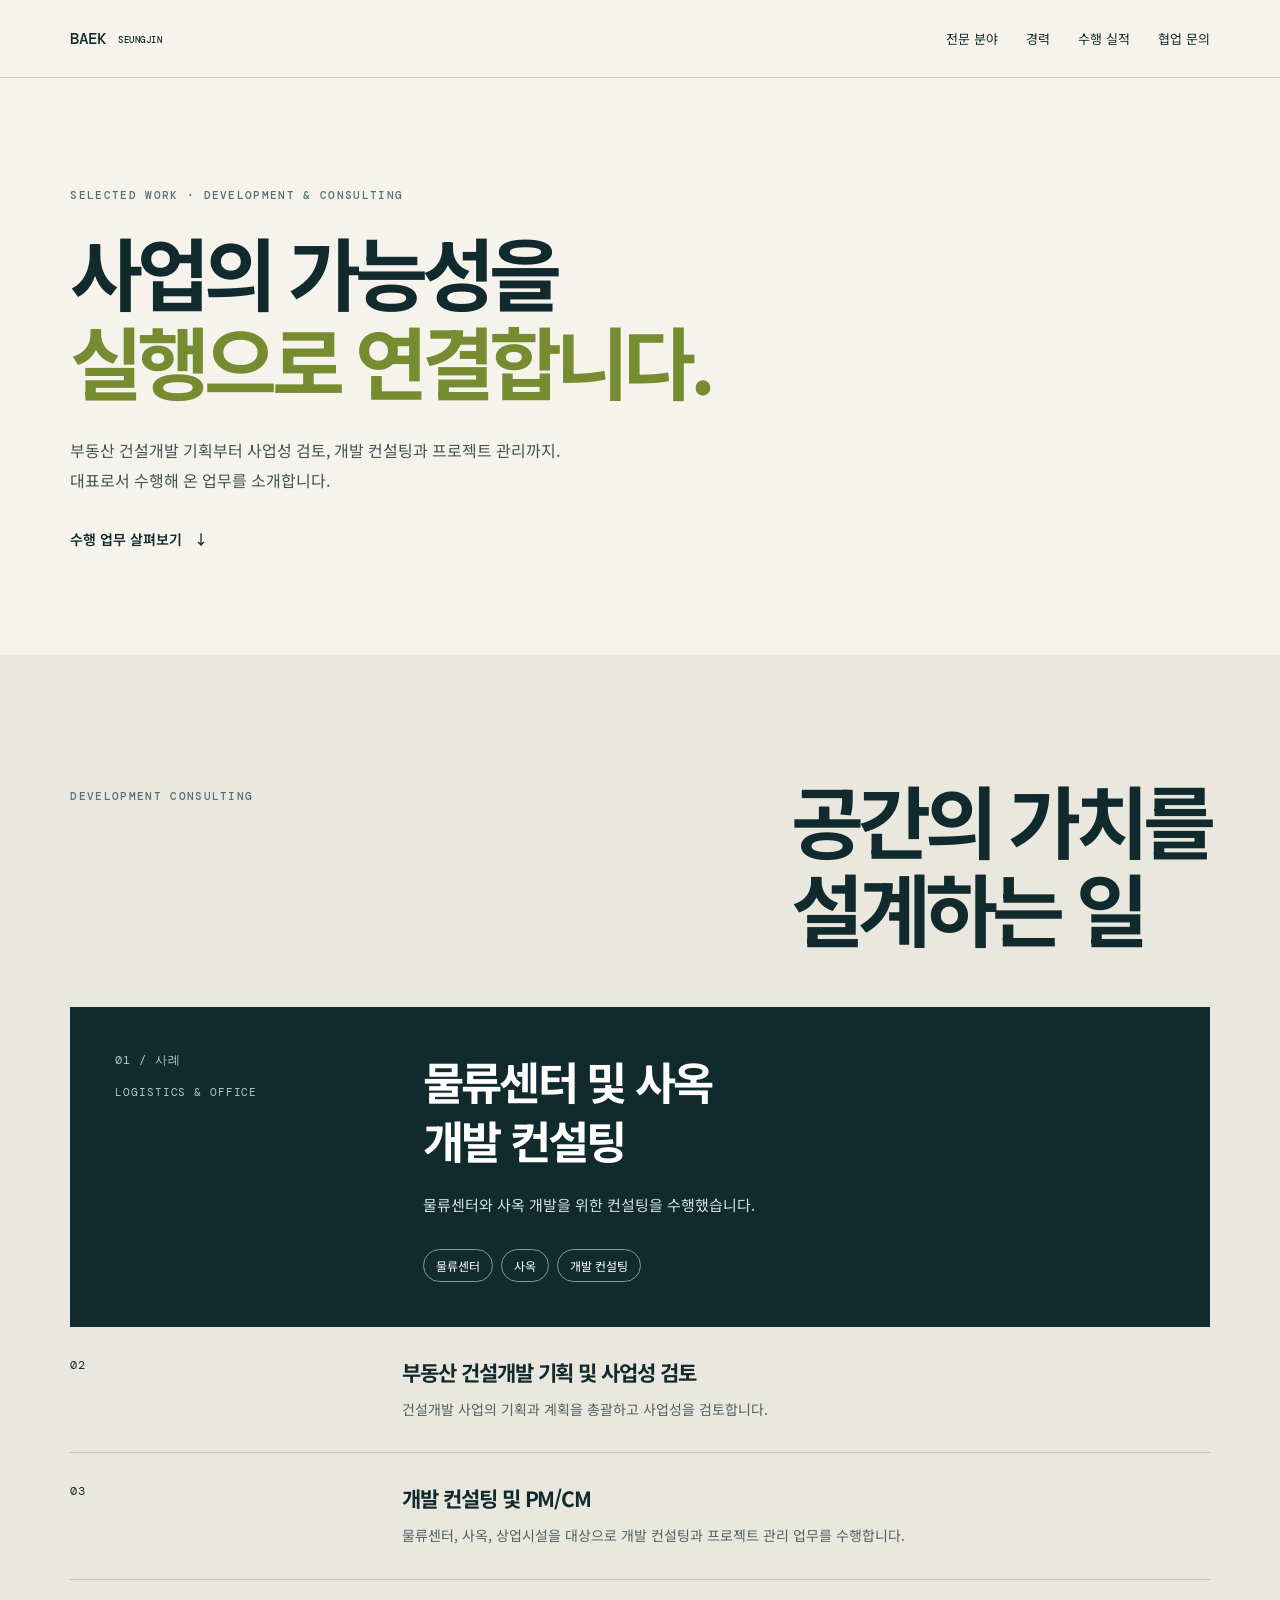
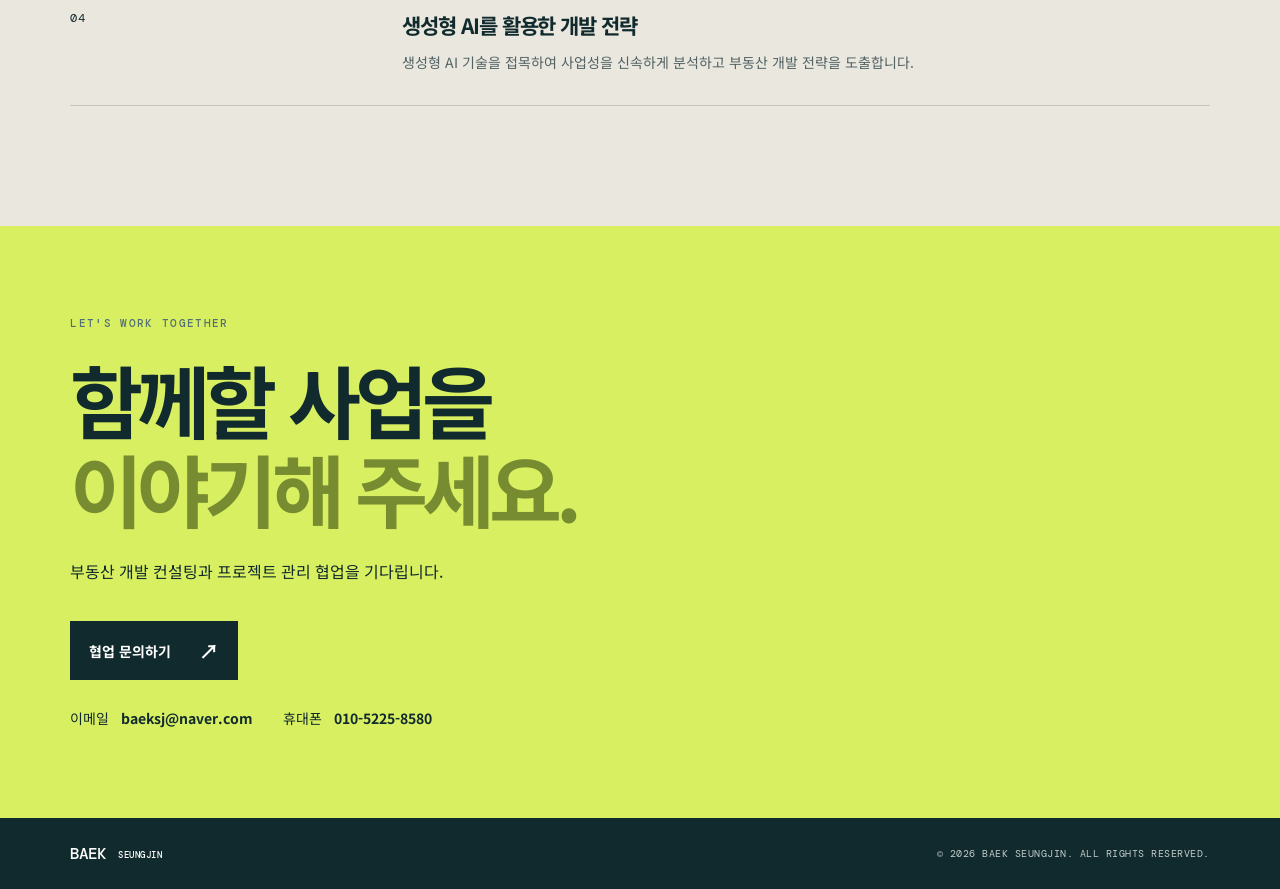
==== projects.html @ 649e327d "Add development work page" ====
<!doctype html>
<html lang="ko">
<head>
  <meta charset="UTF-8" />
  <meta name="viewport" content="width=device-width, initial-scale=1.0" />
  <meta name="description" content="백승진의 부동산 개발 컨설팅 및 프로젝트 관리 수행 업무" />
  <title>수행 실적 | 백승진</title>
  <link rel="preconnect" href="https://fonts.googleapis.com" />
  <link rel="preconnect" href="https://fonts.gstatic.com" crossorigin />
  <link href="https://fonts.googleapis.com/css2?family=DM+Mono:wght@400;500&family=Noto+Sans+KR:wght@400;500;600;700;800&display=swap" rel="stylesheet" />
  <link rel="stylesheet" href="styles.css" />
</head>
<body>
  <header class="nav">
    <a class="brand" href="index.html" aria-label="백승진 홈페이지">BAEK <span>SEUNGJIN</span></a>
    <nav aria-label="주요 메뉴">
      <a href="index.html#expertise">전문 분야</a>
      <a href="index.html#experience">경력</a>
      <a href="projects.html" aria-current="page">수행 실적</a>
      <a href="index.html#contact">협업 문의</a>
    </nav>
  </header>
  <main>
    <section class="projects-hero">
      <p class="eyebrow">SELECTED WORK · DEVELOPMENT &amp; CONSULTING</p>
      <h1>사업의 가능성을<br /><em>실행으로 연결합니다.</em></h1>
      <p>부동산 건설개발 기획부터 사업성 검토, 개발 컨설팅과 프로젝트 관리까지.<br class="desktop" /> 대표로서 수행해 온 업무를 소개합니다.</p>
      <a class="text-link" href="#work">수행 업무 살펴보기 <span>↓</span></a>
    </section>
    <section class="projects-work section" id="work">
      <div class="section-head"><p class="eyebrow">DEVELOPMENT CONSULTING</p><h2>공간의 가치를<br />설계하는 일</h2></div>
      <article class="project-feature">
        <div class="project-feature-label"><span class="index">01 / 사례</span><span>LOGISTICS &amp; OFFICE</span></div>
        <div><h3>물류센터 및 사옥<br />개발 컨설팅</h3><p>물류센터와 사옥 개발을 위한 컨설팅을 수행했습니다.</p><div class="project-tags"><span>물류센터</span><span>사옥</span><span>개발 컨설팅</span></div></div>
      </article>
      <div class="work-list">
        <article><span class="index">02</span><div><h3>부동산 건설개발 기획 및 사업성 검토</h3><p>건설개발 사업의 기획과 계획을 총괄하고 사업성을 검토합니다.</p></div></article>
        <article><span class="index">03</span><div><h3>개발 컨설팅 및 PM/CM</h3><p>물류센터, 사옥, 상업시설을 대상으로 개발 컨설팅과 프로젝트 관리 업무를 수행합니다.</p></div></article>
        <article><span class="index">04</span><div><h3>생성형 AI를 활용한 개발 전략</h3><p>생성형 AI 기술을 접목하여 사업성을 신속하게 분석하고 부동산 개발 전략을 도출합니다.</p></div></article>
      </div>
    </section>
    <section class="contact projects-contact">
      <p class="eyebrow">LET'S WORK TOGETHER</p>
      <h2>함께할 사업을<br /><em>이야기해 주세요.</em></h2>
      <p>부동산 개발 컨설팅과 프로젝트 관리 협업을 기다립니다.</p>
      <a class="button light" href="mailto:baeksj@naver.com?subject=%EB%B0%B1%EC%8A%B9%EC%A7%84%20%ED%98%91%EC%97%85%20%EB%AC%B8%EC%9D%98">협업 문의하기 <span>↗</span></a>
      <div class="contact-details" aria-label="연락처"><a href="mailto:baeksj@naver.com">이메일 <strong>baeksj@naver.com</strong></a><a href="tel:01052258580">휴대폰 <strong>010-5225-8580</strong></a></div>
    </section>
  </main>
  <footer><a class="brand" href="index.html">BAEK <span>SEUNGJIN</span></a><p>© 2026 BAEK SEUNGJIN. ALL RIGHTS RESERVED.</p></footer>
</body>
</html>
---- styles.css ----
:root{--ink:#112a2d;--paper:#f5f3ec;--acid:#d9ef62;--muted:#778180;--line:rgba(17,42,45,.18)}*{box-sizing:border-box}html{scroll-behavior:smooth}body{margin:0;background:var(--paper);color:var(--ink);font-family:'Noto Sans KR',sans-serif;word-break:keep-all}.nav{height:78px;padding:0 5.5vw;display:flex;align-items:center;justify-content:space-between;border-bottom:1px solid var(--line)}.brand{font:500 16px 'DM Mono',monospace;letter-spacing:-.08em;color:inherit;text-decoration:none}.brand span{font-size:9px;letter-spacing:.06em;vertical-align:middle;margin-left:4px}.nav nav{display:flex;gap:28px}.nav nav a{font-size:13px;color:var(--ink);text-decoration:none}.hero{min-height:650px;padding:9vw 5.5vw 6vw;position:relative;overflow:hidden}.eyebrow{font:500 11px 'DM Mono',monospace;letter-spacing:.12em;margin:0 0 25px;color:#537074}.hero h1,.section h2,.contact h2{font-size:clamp(44px,6.2vw,94px);letter-spacing:-.075em;line-height:1.12;margin:0;font-weight:700}.hero em,.contact em{font-style:normal;color:#778c30}.intro{font-size:17px;line-height:1.8;margin:35px 0;color:#435456}.hero-actions{display:flex;gap:28px;align-items:center;margin-top:38px}.button{display:inline-flex;gap:28px;align-items:center;padding:15px 19px;text-decoration:none;font-size:14px;font-weight:700}.button span{font-size:20px}.primary{background:var(--ink);color:white}.text-link{color:var(--ink);font-size:14px;text-decoration:none;font-weight:600}.text-link span{margin-left:8px}.hero-mark{position:absolute;right:5.5vw;bottom:7vw;width:200px;height:200px;border-radius:50%;border:1px solid var(--ink);display:flex;flex-direction:column;justify-content:space-between;padding:20px;font:10px 'DM Mono',monospace;letter-spacing:.1em}.hero-mark i{display:block;width:100%;border-top:1px solid var(--ink);transform:rotate(-45deg)}.hero-mark b{font-weight:500;text-align:right}.statement{background:var(--ink);color:white;padding:100px 5.5vw}.statement .eyebrow{color:#a7bab8}.statement-copy{font-size:clamp(23px,3vw,44px);line-height:1.45;letter-spacing:-.06em;margin:0}.statement strong{color:var(--acid)}.section{padding:120px 5.5vw}.section-head{display:flex;justify-content:space-between;align-items:flex-start;margin-bottom:55px}.section-head .eyebrow{padding-top:14px}.cards{display:grid;grid-template-columns:repeat(3,1fr);border-top:1px solid var(--line)}.card{min-height:390px;padding:24px 28px 25px;border-right:1px solid var(--line);display:flex;flex-direction:column}.card:first-child{border-left:1px solid var(--line)}.card.featured{background:var(--acid)}.index,.tag,.period{font:12px 'DM Mono',monospace;letter-spacing:.08em}.card h3{font-size:26px;line-height:1.35;letter-spacing:-.06em;margin:52px 0 17px}.card p{font-size:14px;line-height:1.85;color:#405557;margin:0}.tag{margin-top:auto;color:#516567}.numbers{background:#e1ddd0;padding:62px 5.5vw;display:grid;grid-template-columns:repeat(3,1fr);gap:40px}.numbers div{display:flex;align-items:flex-end;gap:18px}.numbers strong{font:500 clamp(44px,5.4vw,80px)/.8 'DM Mono',monospace;letter-spacing:-.12em}.numbers strong span{color:#6d8634}.numbers p{font-size:13px;line-height:1.55;margin:0}.timeline{border-top:1px solid var(--line)}.timeline article{display:grid;grid-template-columns:27% 1fr;padding:28px 0;border-bottom:1px solid var(--line)}.timeline h3{font-size:23px;letter-spacing:-.05em;margin:0 0 11px}.timeline h3 span{font-weight:400;font-size:15px;margin-left:10px}.timeline div p{font-size:14px;color:#536365;line-height:1.8;margin:0;max-width:620px}.credentials{padding:70px 5.5vw;border-top:1px solid var(--line)}.credential-grid{display:grid;grid-template-columns:repeat(4,1fr);gap:25px}.credential-grid p{font-size:13px;line-height:1.7;margin:0;color:#647073}.credential-grid strong{color:var(--ink);font-size:15px}.contact{background:var(--acid);padding:110px 5.5vw}.contact h2{margin-bottom:24px}.contact>p:not(.eyebrow){font-size:16px;line-height:1.8}.light{background:var(--ink);color:white;margin-top:20px}.contact small{display:block;font-size:11px;color:#657131;margin-top:22px}footer{padding:25px 5.5vw;display:flex;justify-content:space-between;align-items:center;background:var(--ink);color:white}footer p{font:10px 'DM Mono',monospace;letter-spacing:.05em;margin:0;color:#c2cdca}@media(max-width:700px){.nav{height:64px}.nav nav{gap:13px}.nav nav a{font-size:11px}.hero{min-height:590px;padding-top:18vw}.hero-mark{width:125px;height:125px;right:6vw;bottom:10vw;padding:13px;font-size:7px}.hero h1{position:relative;z-index:1}.desktop{display:none}.intro{font-size:14px;margin-top:26px}.hero-actions{gap:18px;flex-wrap:wrap}.statement,.section,.contact{padding-top:72px;padding-bottom:72px}.section-head{display:block;margin-bottom:35px}.section-head .eyebrow{padding:0}.cards{grid-template-columns:1fr}.card{min-height:290px;border-left:1px solid var(--line);border-bottom:0}.numbers{grid-template-columns:1fr;gap:32px;padding-top:45px;padding-bottom:45px}.numbers strong{font-size:58px}.timeline article{grid-template-columns:1fr;gap:14px}.timeline h3{font-size:20px}.credential-grid{grid-template-columns:1fr 1fr;gap:27px 15px}.contact h2{font-size:45px}footer{align-items:flex-start;gap:18px;flex-direction:column}}
.contact-details{display:flex;flex-wrap:wrap;gap:12px 30px;margin-top:28px}.contact-details a{color:var(--ink);font-size:14px;text-decoration:none}.contact-details strong{margin-left:8px}.contact-details a:hover,.contact-details a:focus-visible{text-decoration:underline}
.project-link{display:inline-flex;align-items:center;gap:24px;margin-top:32px;color:var(--ink);font-size:14px;font-weight:700;text-decoration:none;border-bottom:1px solid var(--ink);padding-bottom:8px}.project-link span{font-size:20px}.projects-hero{padding:110px 5.5vw 105px}.projects-hero h1{font-size:clamp(44px,6.2vw,94px);letter-spacing:-.075em;line-height:1.12;margin:0;font-weight:700}.projects-hero h1 em{font-style:normal;color:#778c30}.projects-hero>p:not(.eyebrow){font-size:16px;line-height:1.9;color:#435456;margin:30px 0}.projects-work{background:#e9e7de}.project-feature{display:grid;grid-template-columns:27% 1fr;gap:24px;padding:45px;background:var(--ink);color:white}.project-feature-label{display:flex;flex-direction:column;gap:16px;color:#b6c8c4;font:11px 'DM Mono',monospace;letter-spacing:.08em}.project-feature h3{font-size:clamp(28px,3.5vw,48px);letter-spacing:-.06em;line-height:1.3;margin:0 0 22px}.project-feature p{max-width:650px;color:#d5e1df;font-size:15px;line-height:1.9}.project-tags{display:flex;flex-wrap:wrap;gap:8px;margin-top:30px}.project-tags span{border:1px solid #829b96;border-radius:30px;padding:7px 12px;font-size:12px}.work-list article{display:grid;grid-template-columns:27% 1fr;gap:24px;padding:30px 0;border-bottom:1px solid var(--line)}.work-list h3{font-size:21px;letter-spacing:-.05em;margin:0 0 10px}.work-list p{font-size:14px;line-height:1.8;color:#536365;margin:0}.projects-contact{padding-top:90px;padding-bottom:90px}@media(max-width:700px){.nav nav{gap:10px}.nav nav a{font-size:10px}.projects-hero{padding-top:85px;padding-bottom:75px}.projects-hero>p:not(.eyebrow){font-size:14px}.project-feature{grid-template-columns:1fr;padding:28px;gap:34px}.project-feature-label{flex-direction:row;justify-content:space-between}.work-list article{grid-template-columns:1fr;gap:13px}.work-list h3{font-size:19px}}
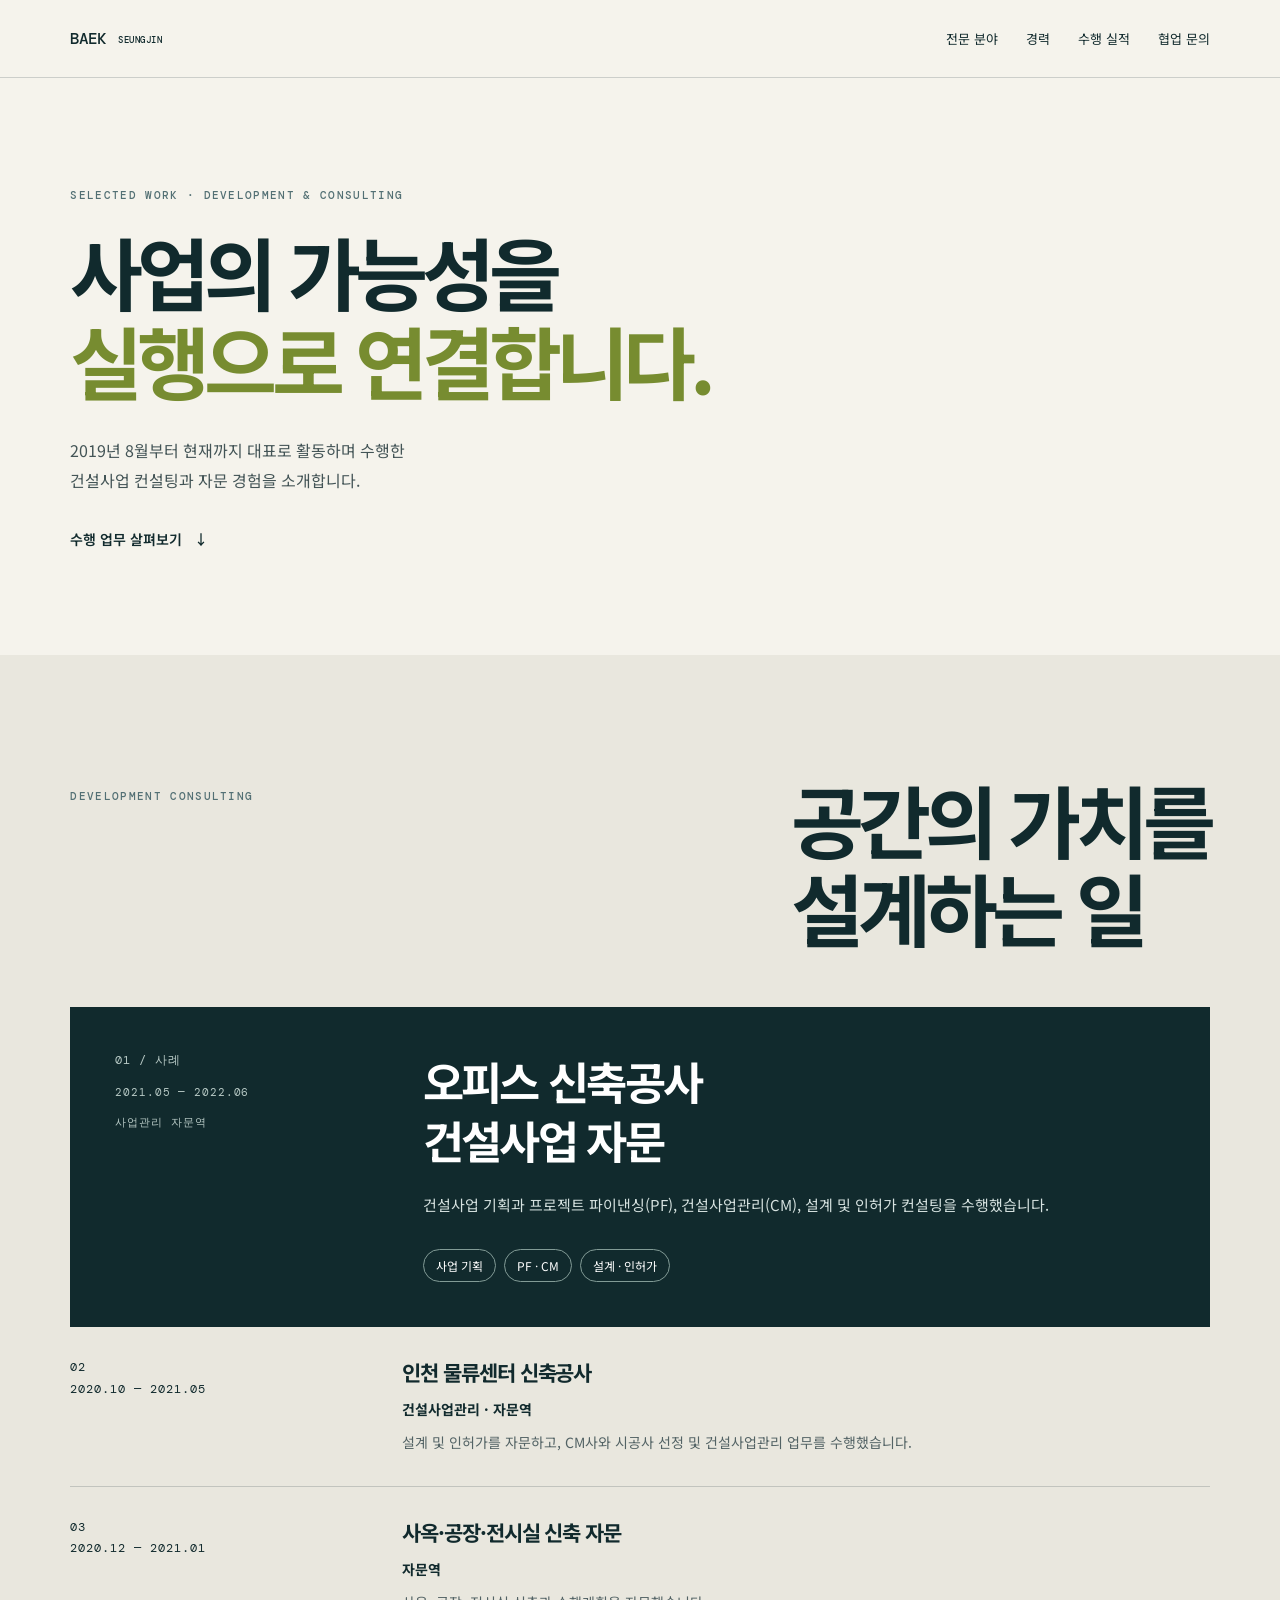
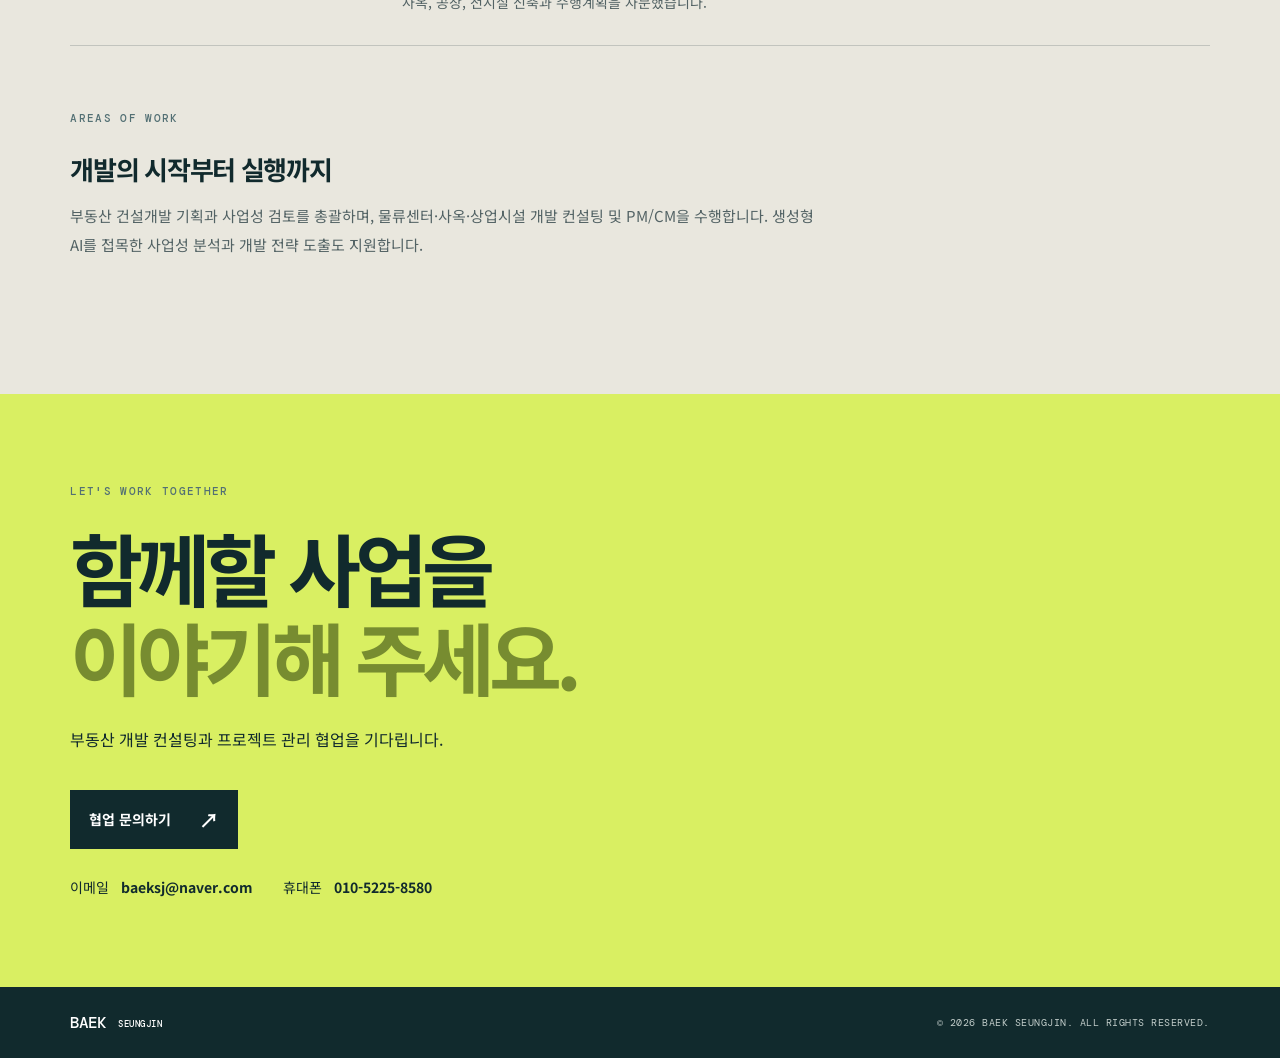
==== commit 4dd9fa8a: "Detail development consulting projects" ====
--- a/projects.html
+++ b/projects.html
@@ -24,20 +24,20 @@
     <section class="projects-hero">
       <p class="eyebrow">SELECTED WORK · DEVELOPMENT &amp; CONSULTING</p>
       <h1>사업의 가능성을<br /><em>실행으로 연결합니다.</em></h1>
-      <p>부동산 건설개발 기획부터 사업성 검토, 개발 컨설팅과 프로젝트 관리까지.<br class="desktop" /> 대표로서 수행해 온 업무를 소개합니다.</p>
+      <p>2019년 8월부터 현재까지 대표로 활동하며 수행한<br class="desktop" /> 건설사업 컨설팅과 자문 경험을 소개합니다.</p>
       <a class="text-link" href="#work">수행 업무 살펴보기 <span>↓</span></a>
     </section>
     <section class="projects-work section" id="work">
       <div class="section-head"><p class="eyebrow">DEVELOPMENT CONSULTING</p><h2>공간의 가치를<br />설계하는 일</h2></div>
       <article class="project-feature">
-        <div class="project-feature-label"><span class="index">01 / 사례</span><span>LOGISTICS &amp; OFFICE</span></div>
-        <div><h3>물류센터 및 사옥<br />개발 컨설팅</h3><p>물류센터와 사옥 개발을 위한 컨설팅을 수행했습니다.</p><div class="project-tags"><span>물류센터</span><span>사옥</span><span>개발 컨설팅</span></div></div>
+        <div class="project-feature-label"><span class="index">01 / 사례</span><span>2021.05 — 2022.06</span><span>사업관리 자문역</span></div>
+        <div><h3>오피스 신축공사<br />건설사업 자문</h3><p>건설사업 기획과 프로젝트 파이낸싱(PF), 건설사업관리(CM), 설계 및 인허가 컨설팅을 수행했습니다.</p><div class="project-tags"><span>사업 기획</span><span>PF · CM</span><span>설계 · 인허가</span></div></div>
       </article>
       <div class="work-list">
-        <article><span class="index">02</span><div><h3>부동산 건설개발 기획 및 사업성 검토</h3><p>건설개발 사업의 기획과 계획을 총괄하고 사업성을 검토합니다.</p></div></article>
-        <article><span class="index">03</span><div><h3>개발 컨설팅 및 PM/CM</h3><p>물류센터, 사옥, 상업시설을 대상으로 개발 컨설팅과 프로젝트 관리 업무를 수행합니다.</p></div></article>
-        <article><span class="index">04</span><div><h3>생성형 AI를 활용한 개발 전략</h3><p>생성형 AI 기술을 접목하여 사업성을 신속하게 분석하고 부동산 개발 전략을 도출합니다.</p></div></article>
+        <article><span class="index">02<br />2020.10 — 2021.05</span><div><h3>인천 물류센터 신축공사</h3><p class="work-role">건설사업관리 · 자문역</p><p>설계 및 인허가를 자문하고, CM사와 시공사 선정 및 건설사업관리 업무를 수행했습니다.</p></div></article>
+        <article><span class="index">03<br />2020.12 — 2021.01</span><div><h3>사옥·공장·전시실 신축 자문</h3><p class="work-role">자문역</p><p>사옥, 공장, 전시실 신축과 수행계획을 자문했습니다.</p></div></article>
       </div>
+      <div class="work-summary"><p class="eyebrow">AREAS OF WORK</p><h3>개발의 시작부터 실행까지</h3><p>부동산 건설개발 기획과 사업성 검토를 총괄하며, 물류센터·사옥·상업시설 개발 컨설팅 및 PM/CM을 수행합니다. 생성형 AI를 접목한 사업성 분석과 개발 전략 도출도 지원합니다.</p></div>
     </section>
     <section class="contact projects-contact">
       <p class="eyebrow">LET'S WORK TOGETHER</p>
--- a/styles.css
+++ b/styles.css
@@ -1,3 +1,4 @@
 :root{--ink:#112a2d;--paper:#f5f3ec;--acid:#d9ef62;--muted:#778180;--line:rgba(17,42,45,.18)}*{box-sizing:border-box}html{scroll-behavior:smooth}body{margin:0;background:var(--paper);color:var(--ink);font-family:'Noto Sans KR',sans-serif;word-break:keep-all}.nav{height:78px;padding:0 5.5vw;display:flex;align-items:center;justify-content:space-between;border-bottom:1px solid var(--line)}.brand{font:500 16px 'DM Mono',monospace;letter-spacing:-.08em;color:inherit;text-decoration:none}.brand span{font-size:9px;letter-spacing:.06em;vertical-align:middle;margin-left:4px}.nav nav{display:flex;gap:28px}.nav nav a{font-size:13px;color:var(--ink);text-decoration:none}.hero{min-height:650px;padding:9vw 5.5vw 6vw;position:relative;overflow:hidden}.eyebrow{font:500 11px 'DM Mono',monospace;letter-spacing:.12em;margin:0 0 25px;color:#537074}.hero h1,.section h2,.contact h2{font-size:clamp(44px,6.2vw,94px);letter-spacing:-.075em;line-height:1.12;margin:0;font-weight:700}.hero em,.contact em{font-style:normal;color:#778c30}.intro{font-size:17px;line-height:1.8;margin:35px 0;color:#435456}.hero-actions{display:flex;gap:28px;align-items:center;margin-top:38px}.button{display:inline-flex;gap:28px;align-items:center;padding:15px 19px;text-decoration:none;font-size:14px;font-weight:700}.button span{font-size:20px}.primary{background:var(--ink);color:white}.text-link{color:var(--ink);font-size:14px;text-decoration:none;font-weight:600}.text-link span{margin-left:8px}.hero-mark{position:absolute;right:5.5vw;bottom:7vw;width:200px;height:200px;border-radius:50%;border:1px solid var(--ink);display:flex;flex-direction:column;justify-content:space-between;padding:20px;font:10px 'DM Mono',monospace;letter-spacing:.1em}.hero-mark i{display:block;width:100%;border-top:1px solid var(--ink);transform:rotate(-45deg)}.hero-mark b{font-weight:500;text-align:right}.statement{background:var(--ink);color:white;padding:100px 5.5vw}.statement .eyebrow{color:#a7bab8}.statement-copy{font-size:clamp(23px,3vw,44px);line-height:1.45;letter-spacing:-.06em;margin:0}.statement strong{color:var(--acid)}.section{padding:120px 5.5vw}.section-head{display:flex;justify-content:space-between;align-items:flex-start;margin-bottom:55px}.section-head .eyebrow{padding-top:14px}.cards{display:grid;grid-template-columns:repeat(3,1fr);border-top:1px solid var(--line)}.card{min-height:390px;padding:24px 28px 25px;border-right:1px solid var(--line);display:flex;flex-direction:column}.card:first-child{border-left:1px solid var(--line)}.card.featured{background:var(--acid)}.index,.tag,.period{font:12px 'DM Mono',monospace;letter-spacing:.08em}.card h3{font-size:26px;line-height:1.35;letter-spacing:-.06em;margin:52px 0 17px}.card p{font-size:14px;line-height:1.85;color:#405557;margin:0}.tag{margin-top:auto;color:#516567}.numbers{background:#e1ddd0;padding:62px 5.5vw;display:grid;grid-template-columns:repeat(3,1fr);gap:40px}.numbers div{display:flex;align-items:flex-end;gap:18px}.numbers strong{font:500 clamp(44px,5.4vw,80px)/.8 'DM Mono',monospace;letter-spacing:-.12em}.numbers strong span{color:#6d8634}.numbers p{font-size:13px;line-height:1.55;margin:0}.timeline{border-top:1px solid var(--line)}.timeline article{display:grid;grid-template-columns:27% 1fr;padding:28px 0;border-bottom:1px solid var(--line)}.timeline h3{font-size:23px;letter-spacing:-.05em;margin:0 0 11px}.timeline h3 span{font-weight:400;font-size:15px;margin-left:10px}.timeline div p{font-size:14px;color:#536365;line-height:1.8;margin:0;max-width:620px}.credentials{padding:70px 5.5vw;border-top:1px solid var(--line)}.credential-grid{display:grid;grid-template-columns:repeat(4,1fr);gap:25px}.credential-grid p{font-size:13px;line-height:1.7;margin:0;color:#647073}.credential-grid strong{color:var(--ink);font-size:15px}.contact{background:var(--acid);padding:110px 5.5vw}.contact h2{margin-bottom:24px}.contact>p:not(.eyebrow){font-size:16px;line-height:1.8}.light{background:var(--ink);color:white;margin-top:20px}.contact small{display:block;font-size:11px;color:#657131;margin-top:22px}footer{padding:25px 5.5vw;display:flex;justify-content:space-between;align-items:center;background:var(--ink);color:white}footer p{font:10px 'DM Mono',monospace;letter-spacing:.05em;margin:0;color:#c2cdca}@media(max-width:700px){.nav{height:64px}.nav nav{gap:13px}.nav nav a{font-size:11px}.hero{min-height:590px;padding-top:18vw}.hero-mark{width:125px;height:125px;right:6vw;bottom:10vw;padding:13px;font-size:7px}.hero h1{position:relative;z-index:1}.desktop{display:none}.intro{font-size:14px;margin-top:26px}.hero-actions{gap:18px;flex-wrap:wrap}.statement,.section,.contact{padding-top:72px;padding-bottom:72px}.section-head{display:block;margin-bottom:35px}.section-head .eyebrow{padding:0}.cards{grid-template-columns:1fr}.card{min-height:290px;border-left:1px solid var(--line);border-bottom:0}.numbers{grid-template-columns:1fr;gap:32px;padding-top:45px;padding-bottom:45px}.numbers strong{font-size:58px}.timeline article{grid-template-columns:1fr;gap:14px}.timeline h3{font-size:20px}.credential-grid{grid-template-columns:1fr 1fr;gap:27px 15px}.contact h2{font-size:45px}footer{align-items:flex-start;gap:18px;flex-direction:column}}
 .contact-details{display:flex;flex-wrap:wrap;gap:12px 30px;margin-top:28px}.contact-details a{color:var(--ink);font-size:14px;text-decoration:none}.contact-details strong{margin-left:8px}.contact-details a:hover,.contact-details a:focus-visible{text-decoration:underline}
 .project-link{display:inline-flex;align-items:center;gap:24px;margin-top:32px;color:var(--ink);font-size:14px;font-weight:700;text-decoration:none;border-bottom:1px solid var(--ink);padding-bottom:8px}.project-link span{font-size:20px}.projects-hero{padding:110px 5.5vw 105px}.projects-hero h1{font-size:clamp(44px,6.2vw,94px);letter-spacing:-.075em;line-height:1.12;margin:0;font-weight:700}.projects-hero h1 em{font-style:normal;color:#778c30}.projects-hero>p:not(.eyebrow){font-size:16px;line-height:1.9;color:#435456;margin:30px 0}.projects-work{background:#e9e7de}.project-feature{display:grid;grid-template-columns:27% 1fr;gap:24px;padding:45px;background:var(--ink);color:white}.project-feature-label{display:flex;flex-direction:column;gap:16px;color:#b6c8c4;font:11px 'DM Mono',monospace;letter-spacing:.08em}.project-feature h3{font-size:clamp(28px,3.5vw,48px);letter-spacing:-.06em;line-height:1.3;margin:0 0 22px}.project-feature p{max-width:650px;color:#d5e1df;font-size:15px;line-height:1.9}.project-tags{display:flex;flex-wrap:wrap;gap:8px;margin-top:30px}.project-tags span{border:1px solid #829b96;border-radius:30px;padding:7px 12px;font-size:12px}.work-list article{display:grid;grid-template-columns:27% 1fr;gap:24px;padding:30px 0;border-bottom:1px solid var(--line)}.work-list h3{font-size:21px;letter-spacing:-.05em;margin:0 0 10px}.work-list p{font-size:14px;line-height:1.8;color:#536365;margin:0}.projects-contact{padding-top:90px;padding-bottom:90px}@media(max-width:700px){.nav nav{gap:10px}.nav nav a{font-size:10px}.projects-hero{padding-top:85px;padding-bottom:75px}.projects-hero>p:not(.eyebrow){font-size:14px}.project-feature{grid-template-columns:1fr;padding:28px;gap:34px}.project-feature-label{flex-direction:row;justify-content:space-between}.work-list article{grid-template-columns:1fr;gap:13px}.work-list h3{font-size:19px}}
+.work-role{font-weight:700;color:var(--ink)!important;margin-bottom:8px!important}.work-list .index{line-height:1.8}.work-summary{padding-top:65px;max-width:760px}.work-summary h3{font-size:26px;letter-spacing:-.05em;margin:0 0 15px}.work-summary>p:not(.eyebrow){font-size:15px;line-height:1.9;color:#536365}
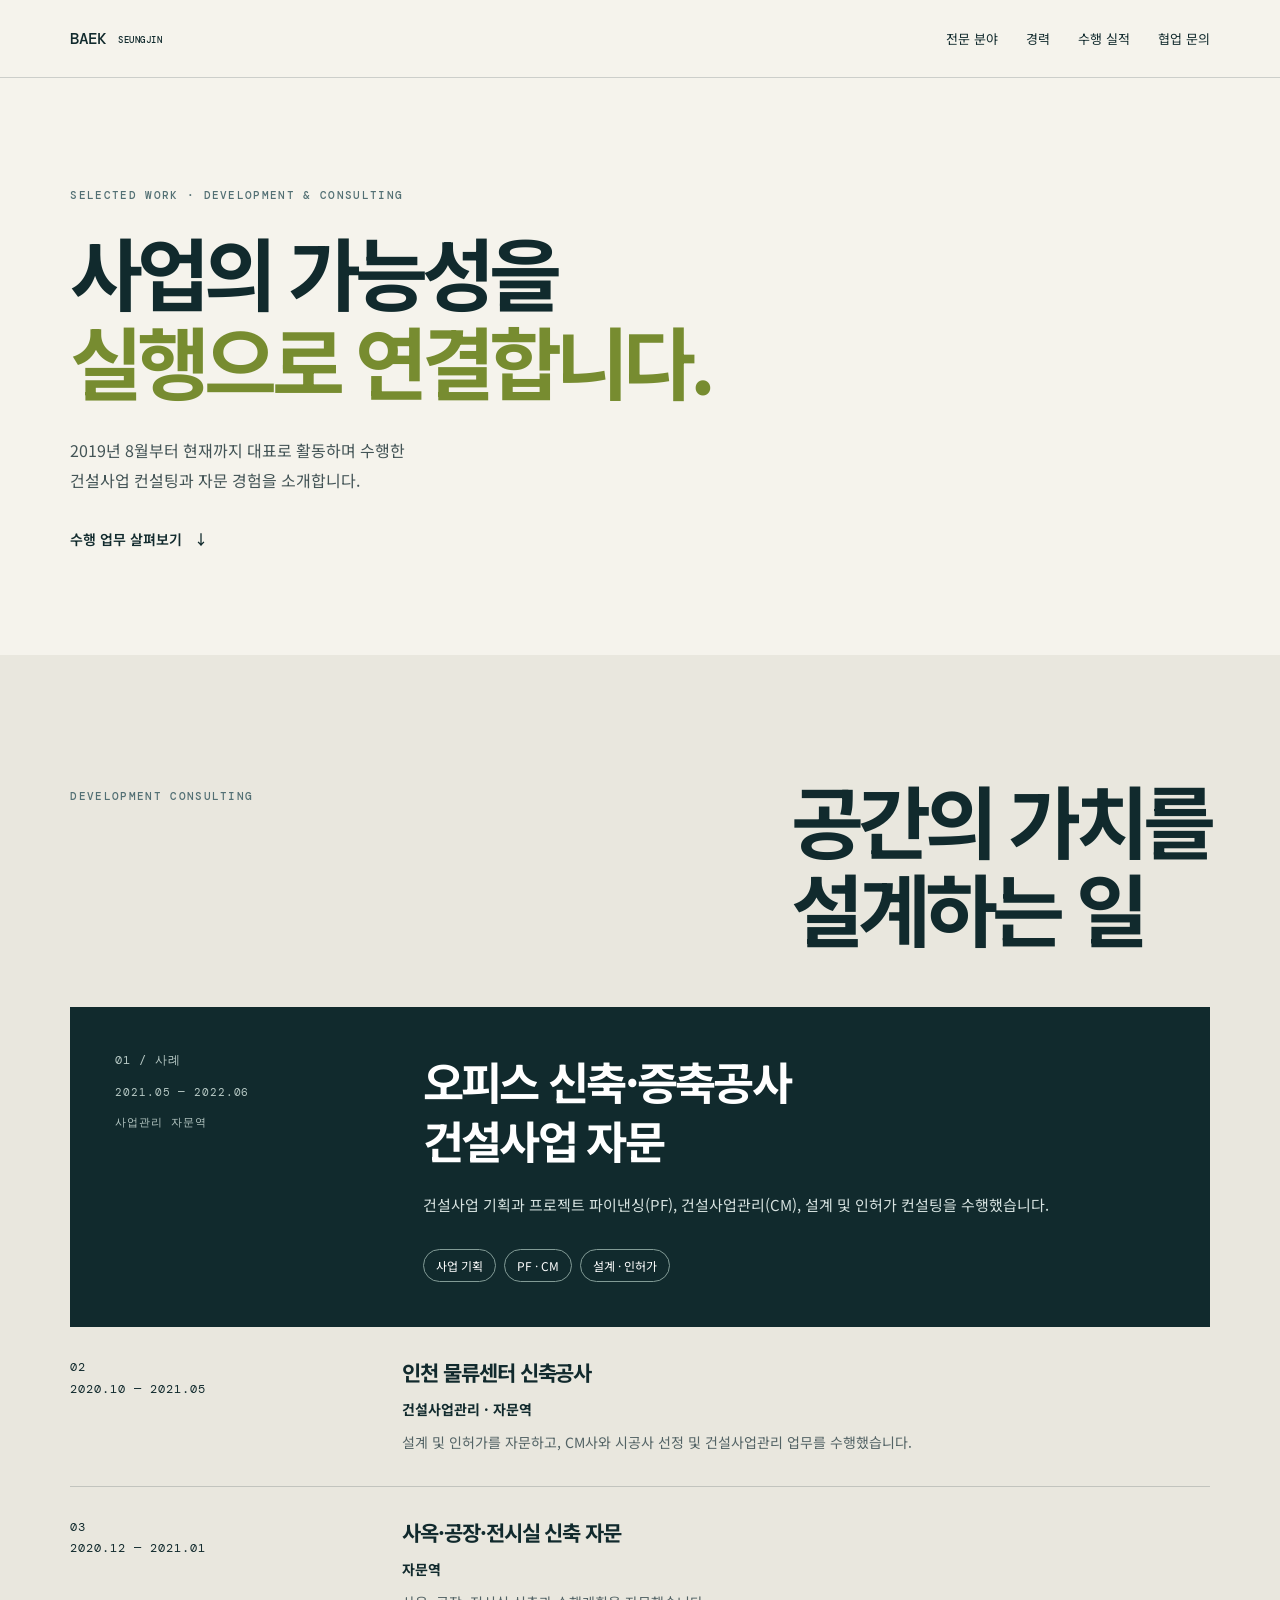
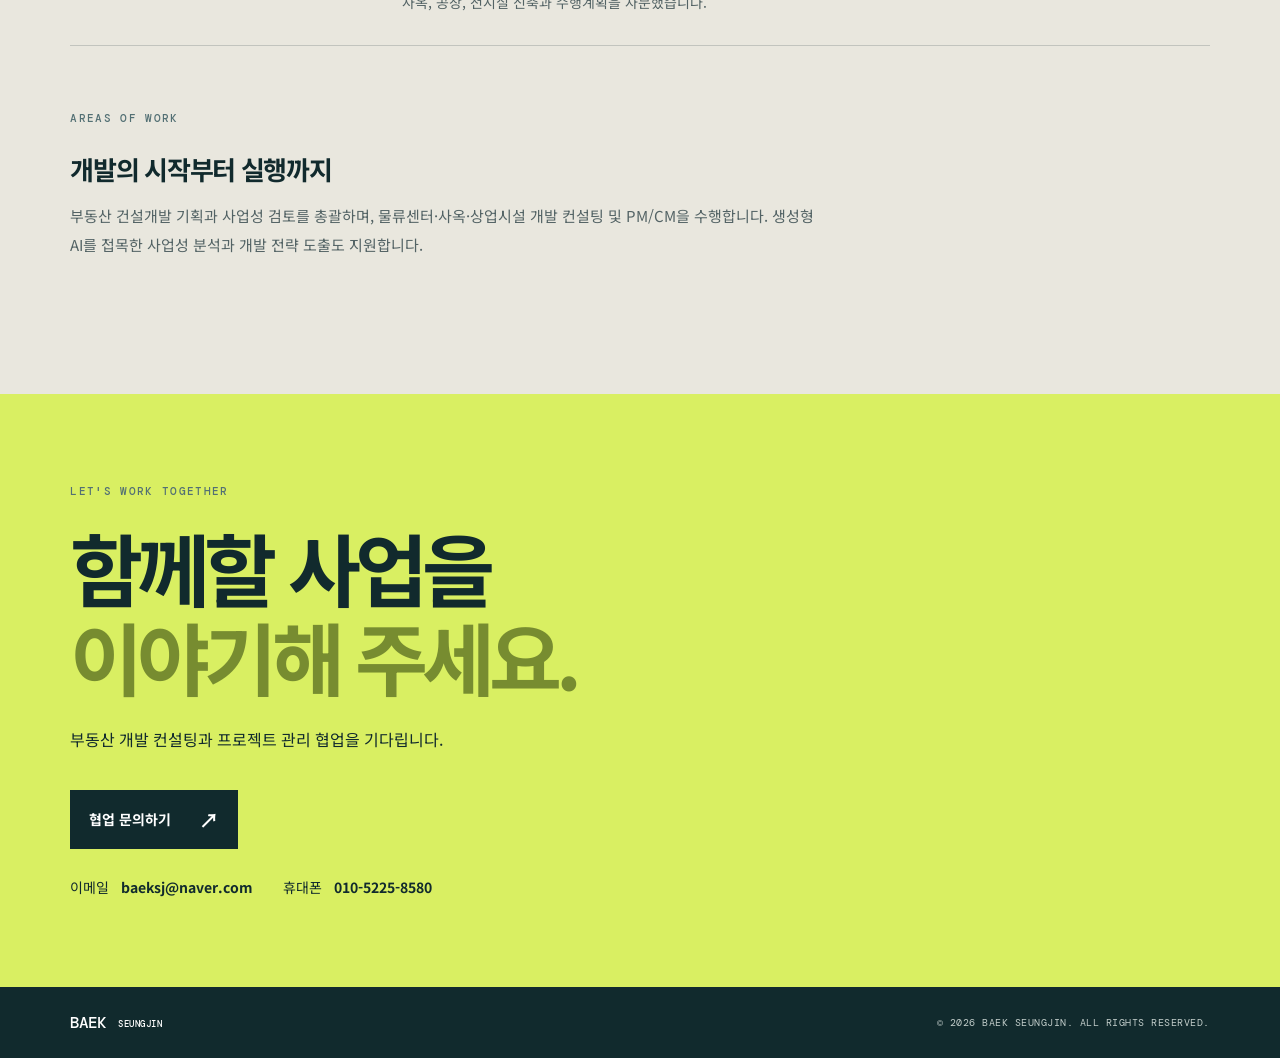
==== commit 88a6df70: "Include office expansion project" ====
--- a/projects.html
+++ b/projects.html
@@ -31,7 +31,7 @@
       <div class="section-head"><p class="eyebrow">DEVELOPMENT CONSULTING</p><h2>공간의 가치를<br />설계하는 일</h2></div>
       <article class="project-feature">
         <div class="project-feature-label"><span class="index">01 / 사례</span><span>2021.05 — 2022.06</span><span>사업관리 자문역</span></div>
-        <div><h3>오피스 신축공사<br />건설사업 자문</h3><p>건설사업 기획과 프로젝트 파이낸싱(PF), 건설사업관리(CM), 설계 및 인허가 컨설팅을 수행했습니다.</p><div class="project-tags"><span>사업 기획</span><span>PF · CM</span><span>설계 · 인허가</span></div></div>
+        <div><h3>오피스 신축·증축공사<br />건설사업 자문</h3><p>건설사업 기획과 프로젝트 파이낸싱(PF), 건설사업관리(CM), 설계 및 인허가 컨설팅을 수행했습니다.</p><div class="project-tags"><span>사업 기획</span><span>PF · CM</span><span>설계 · 인허가</span></div></div>
       </article>
       <div class="work-list">
         <article><span class="index">02<br />2020.10 — 2021.05</span><div><h3>인천 물류센터 신축공사</h3><p class="work-role">건설사업관리 · 자문역</p><p>설계 및 인허가를 자문하고, CM사와 시공사 선정 및 건설사업관리 업무를 수행했습니다.</p></div></article>
